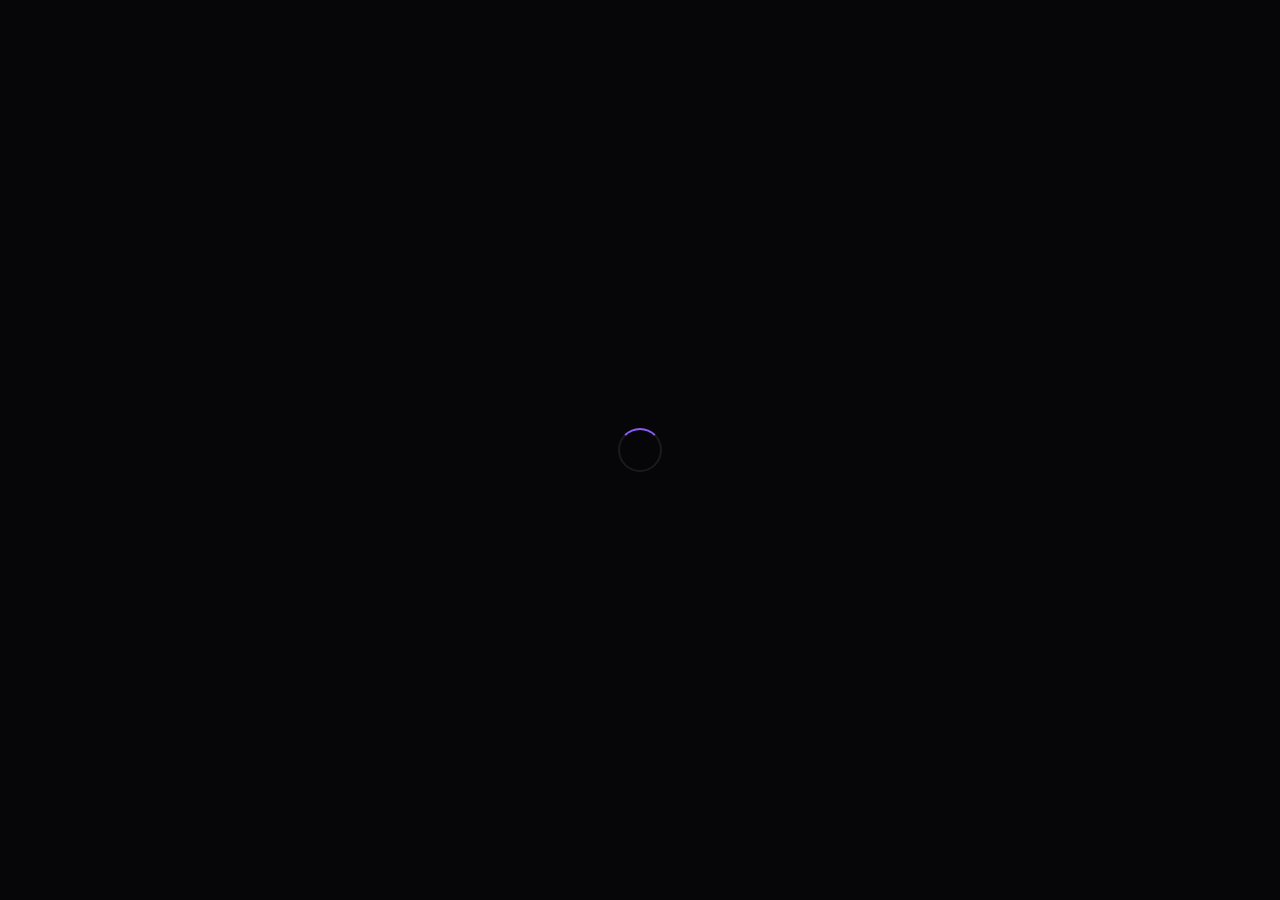
==== index.html @ 6fb45cde "Optimize scroll performance by disabling hover pointer events during scroll and throttling card tilt" ====
<!doctype html><html lang="en"><head><meta charset="utf-8"/><meta name="viewport" content="width=device-width,initial-scale=1"/><meta name="theme-color" content="#0a0a0a"/><meta name="description" content="3D interactive portfolio of Mayank Yadav — Agentic AI, LLM systems, and cinematic scroll-driven web experiences from Jaipur, India."/><meta property="og:title" content="Mayank Yadav — Agentic AI Engineer & Cinematic UI Architect"/><meta property="og:description" content="3D interactive portfolio showcasing Agentic AI, LLM systems, and cinematic scroll-driven web experiences."/><meta property="og:type" content="website"/><meta property="og:url" content="https://mayank-af.github.io/portfolio/"/><meta name="twitter:card" content="summary_large_image"/><meta name="twitter:title" content="Mayank Yadav — Portfolio"/><meta name="twitter:description" content="Agentic AI Engineer & Cinematic UI Architect from Jaipur, India."/><link rel="icon" href="data:image/svg+xml,<svg xmlns='http://www.w3.org/2000/svg' viewBox='0 0 100 100'><text y='.9em' font-size='90'>🚀</text></svg>"/><link rel="preconnect" href="https://fonts.googleapis.com"/><link rel="preconnect" href="https://fonts.gstatic.com" crossorigin/><link href="https://fonts.googleapis.com/css2?family=Inter:wght@600&display=swap" rel="stylesheet"/>
<link rel="preconnect" href="https://api.fontshare.com" crossorigin/>
<link href="https://api.fontshare.com/v2/css?f[]=cabinet-grotesk@800,700,500,400&amp;f[]=general-sans@600,500,400,300&amp;f[]=jetbrains-mono@500,400&amp;display=swap" rel="stylesheet"/>
<title>Mayank Yadav — Agentic AI Engineer & Cinematic UI Architect</title>
<style>
/* ========== 1. SCROLL PROGRESS BAR ========== */
#scroll-progress{position:fixed;top:0;left:0;width:0%;height:3px;z-index:9999;pointer-events:none;background:linear-gradient(90deg,#06b6d4,#8b5cf6,#ec4899,#06b6d4);background-size:300% 100%;animation:shimmer-progress 3s linear infinite;box-shadow:0 0 12px #8b5cf680,0 0 24px #06b6d440;transition:width 0.05s linear}
@keyframes shimmer-progress{0%{background-position:0% 50%}100%{background-position:300% 50%}}

/* ========== 2. GLOW ACCENT BORDERS ON CARDS ========== */
@property --glow-angle{syntax:"<angle>";initial-value:0deg;inherits:false}
@keyframes glow-rotate{0%{--glow-angle:0deg}100%{--glow-angle:360deg}}
section [class*="border"][class*="rounded"],
a[class*="border"][class*="rounded"],
article{
  position:relative;
  overflow:hidden;
  transition:border-color 0.3s,box-shadow 0.3s;
}
section [class*="border"][class*="rounded"]:hover,
a[class*="border"][class*="rounded"]:hover,
article:hover{
  border-color:transparent!important;
  background-image:linear-gradient(hsl(var(--card)),hsl(var(--card))),linear-gradient(var(--glow-angle),#06b6d4,#8b5cf6,#ec4899,#06b6d4);
  background-origin:border-box;
  background-clip:padding-box,border-box;
  animation:glow-rotate 3s linear infinite;
  box-shadow:0 0 30px rgba(139,92,246,0.15),0 0 50px rgba(6,182,212,0.1);
}

/* ========== 3. ANIMATED GRADIENT MESH BACKGROUND ========== */
#gradient-mesh{position:fixed;inset:0;z-index:-2;pointer-events:none;opacity:0.45}
#gradient-mesh::before,#gradient-mesh::after,#gradient-mesh-3{content:"";position:absolute;border-radius:50%;filter:blur(60px);pointer-events:none}
#gradient-mesh::before{width:60vw;height:60vh;top:-10%;left:-10%;background:radial-gradient(circle,rgba(30,27,75,0.75) 0%,transparent 70%);animation:mesh-drift-1 25s ease-in-out infinite alternate}
#gradient-mesh::after{width:50vw;height:50vh;bottom:-15%;right:-15%;background:radial-gradient(circle,rgba(12,74,110,0.75) 0%,transparent 70%);animation:mesh-drift-2 20s ease-in-out infinite alternate-reverse}
#gradient-mesh-3{width:45vw;height:45vh;top:25%;left:25%;background:radial-gradient(circle,rgba(76,29,149,0.45) 0%,transparent 70%);animation:mesh-drift-3 22s ease-in-out infinite alternate}
@keyframes mesh-drift-1{0%{transform:translate(0,0) scale(1)}50%{transform:translate(8vw,12vh) scale(1.15)}100%{transform:translate(-4vw,4vh) scale(0.95)}}
@keyframes mesh-drift-2{0%{transform:translate(0,0) scale(1)}50%{transform:translate(-10vw,-6vh) scale(0.85)}100%{transform:translate(4vw,-12vh) scale(1.05)}}
@keyframes mesh-drift-3{0%{transform:translate(0,0) scale(1)}50%{transform:translate(6vw,-8vh) scale(1.1)}100%{transform:translate(-8vw,6vh) scale(0.95)}}

/* ========== 4. SECTION FADE-IN ON SCROLL ========== */
.reveal-section{opacity:0;transform:translateY(40px);transition:opacity 0.8s cubic-bezier(0.16,1,0.3,1),transform 0.8s cubic-bezier(0.16,1,0.3,1)}
.reveal-section.revealed{opacity:1;transform:translateY(0)}
.reveal-section.revealed>*:nth-child(1){transition-delay:0s}
.reveal-section.revealed>*:nth-child(2){transition-delay:0.08s}
.reveal-section.revealed>*:nth-child(3){transition-delay:0.16s}
.reveal-section.revealed>*:nth-child(4){transition-delay:0.24s}

/* ========== 5. TEXT REVEAL ANIMATION FOR HEADINGS ========== */
.text-reveal{overflow:hidden;display:inline-block}
.text-reveal-inner{display:inline-block;transform:translateY(110%);transition:transform 0.7s cubic-bezier(0.16,1,0.3,1)}
.text-reveal.revealed .text-reveal-inner{transform:translateY(0)}

/* ========== 6. MAGNETIC HOVER ========== */
[data-magnetic]{transition:transform 0.3s cubic-bezier(0.33,1,0.68,1)}

/* ========== 7. NOISE TEXTURE OVERLAY ========== */
#noise-overlay{position:fixed;inset:0;z-index:9998;pointer-events:none;opacity:0.035;mix-blend-mode:overlay}

/* ========== 8. PAGE LOAD TRANSITION ========== */
#page-curtain{position:fixed;inset:0;z-index:10000;background:#060608;display:flex;align-items:center;justify-content:center;transition:opacity 0.6s cubic-bezier(0.16,1,0.3,1),transform 0.6s cubic-bezier(0.16,1,0.3,1)}
#page-curtain.lift{opacity:0;transform:translateY(-100%);pointer-events:none}
#page-curtain .loader-ring{width:40px;height:40px;border:2px solid #ffffff15;border-top-color:#8b5cf6;border-radius:50%;animation:loader-spin 0.8s linear infinite}
@keyframes loader-spin{to{transform:rotate(360deg)}}

/* BONUS: Smooth glow on nav */
nav,header,[class*="backdrop-blur"]{border-bottom:1px solid #ffffff08!important;box-shadow:0 1px 30px #06060880}

/* Glassmorphism Theme Fixes */
.theme-dark{
  --bg-base:#060608!important;
  --bg-surface:#0b0b0e!important;
  --card:0 0% 5%!important;
  background-color:#060608!important;
}
.theme-light{
  --bg-base:#f8f6f0!important;
  --bg-surface:#f0ede4!important;
  background-color:#f8f6f0!important;
}
.theme-dark article,
.theme-dark section [class*="border"][class*="rounded"],
.theme-dark a[class*="border"][class*="rounded"] {
  background-color: rgba(11, 11, 14, 0.65) !important;
  backdrop-filter: blur(10px);
  border-color: rgba(255, 255, 255, 0.04) !important;
  position: relative;
  overflow: hidden;
}
.theme-light article,
.theme-light section [class*="border"][class*="rounded"],
.theme-light a[class*="border"][class*="rounded"] {
  background-color: rgba(240, 237, 228, 0.65) !important;
  backdrop-filter: blur(10px);
  border-color: rgba(0, 0, 0, 0.06) !important;
  position: relative;
  overflow: hidden;
}

/* Mouse spotlight glow via ::before pseudo-elements */
.theme-dark article::before,
.theme-dark section [class*="border"][class*="rounded"]::before,
.theme-dark a[class*="border"][class*="rounded"]::before {
  content: "";
  position: absolute;
  inset: 0;
  z-index: 0;
  pointer-events: none;
  opacity: 0;
  transition: opacity 0.35s ease;
  background: radial-gradient(350px circle at var(--mouse-x, 0px) var(--mouse-y, 0px), rgba(139, 92, 246, 0.08), transparent 80%);
}
.theme-light article::before,
.theme-light section [class*="border"][class*="rounded"]::before,
.theme-light a[class*="border"][class*="rounded"]::before {
  content: "";
  position: absolute;
  inset: 0;
  z-index: 0;
  pointer-events: none;
  opacity: 0;
  transition: opacity 0.35s ease;
  background: radial-gradient(350px circle at var(--mouse-x, 0px) var(--mouse-y, 0px), rgba(6, 182, 212, 0.06), transparent 80%);
}

article:hover::before,
section [class*="border"][class*="rounded"]:hover::before,
a[class*="border"][class*="rounded"]:hover::before {
  opacity: 1;
}

/* Ensure children stay above spotlight */
article > *, 
section [class*="border"][class*="rounded"] > *,
a[class*="border"][class*="rounded"] > * {
  position: relative;
  z-index: 1;
}

/* Light theme adjustments */
.theme-light #gradient-mesh{opacity:0.18}
.theme-light #noise-overlay{opacity:0.02;mix-blend-mode:multiply}
.theme-light #page-curtain{background:#f8f6f0}
.theme-light #scroll-progress{box-shadow:0 0 12px #8b5cf640}



/* ========== 3D FLOATING SPHERES IN LAST 3 SECTIONS ========== */
.sphere-3d {
  position: absolute;
  border-radius: 50%;
  /* Boosted opacity for high visual contrast */
  background: radial-gradient(circle at 30% 30%, rgba(255, 255, 255, 0.22) 0%, rgba(255, 255, 255, 0.08) 40%, rgba(255, 255, 255, 0.02) 85%, rgba(255, 255, 255, 0) 100%);
  box-shadow: inset -6px -6px 16px rgba(255, 255, 255, 0.05), inset 4px 4px 12px rgba(255, 255, 255, 0.12), 0 0 30px rgba(255, 255, 255, 0.04);
  border: 1px solid rgba(255, 255, 255, 0.08);
  pointer-events: none;
  z-index: 0;
  will-change: transform;
  transform: translate3d(0, 0, 0);
  animation: float-slow 15s ease-in-out infinite alternate;
}

/* Scroll Performance Optimizer */
.disable-hover, .disable-hover * {
  pointer-events: none !important;
}
@keyframes float-slow {
  0% { transform: translate(0, 0) rotate(0deg); }
  50% { transform: translate(25px, -25px) scale(1.05); }
  100% { transform: translate(-15px, 20px) scale(0.95); }
}
@keyframes float-slower {
  0% { transform: translate(0, 0) rotate(0deg); }
  50% { transform: translate(-30px, 30px) scale(0.95); }
  100% { transform: translate(20px, -20px) scale(1.05); }
}
</style>

<script>!function(){try{var t=localStorage.getItem("portfolio-theme")||"dark";document.documentElement.classList.add("light"===t?"theme-light":"theme-dark")}catch(t){document.documentElement.classList.add("theme-dark")}}()</script>
<link rel="preload" as="image" href="/portfolio/static/media/profile_photo.jpeg" type="image/jpeg"/>
<link rel="preload" as="image" href="/portfolio/static/media/cover_codesense.jpg" type="image/jpeg"/>
<script defer="defer" src="/portfolio/static/js/main.e1c64cec.js?v=20"></script>
<link href="/portfolio/static/css/main.ec87ac61.css?v=20" rel="stylesheet">
</head>
<body>

<!-- Page Load Curtain -->
<div id="page-curtain"><div class="loader-ring"></div></div>

<!-- Scroll Progress Bar -->
<div id="scroll-progress"></div>

<!-- Animated Gradient Mesh Background -->
<div id="gradient-mesh"><div id="gradient-mesh-3"></div></div>

<!-- Noise Texture Overlay -->
<svg id="noise-overlay" viewBox="0 0 512 512" preserveAspectRatio="none" style="width:100%;height:100%"><filter id="noiseFilter"><feTurbulence type="fractalNoise" baseFrequency="0.85" numOctaves="4" stitchTiles="stitch"/></filter><rect width="100%" height="100%" filter="url(#noiseFilter)"/></svg>

<noscript>You need to enable JavaScript to run this app.</noscript>
<div id="root"></div>

<script>
// ===== 1. SCROLL PROGRESS BAR =====
(function(){
  var bar=document.getElementById("scroll-progress");
  function update(){
    var h=document.documentElement.scrollHeight-window.innerHeight;
    var p=h>0?(window.scrollY/h)*100:0;
    bar.style.width=p+"%";
  }
  window.addEventListener("scroll",update,{passive:true});
  update();
})();

// ===== 4. SECTION FADE-IN ON SCROLL =====
(function(){
  function initReveal(){
    var root=document.getElementById("root");
    if(!root||!root.children.length)return setTimeout(initReveal,200);
    
    var observer=new IntersectionObserver(function(entries){
      entries.forEach(function(e){
        if(e.isIntersecting)e.target.classList.add("revealed");
      });
    },{threshold:0.08,rootMargin:"0px 0px -40px 0px"});
    
    function registerSections(parent){
      var target = parent || document;
      target.querySelectorAll("section").forEach(function(s){
        if(!s.classList.contains("reveal-section")) {
          s.classList.add("reveal-section");
          observer.observe(s);
        }
      });
    }
    
    registerSections(root);
    
    var mo=new MutationObserver(function(mutations){
      var addedSection = false;
      mutations.forEach(function(m){
        m.addedNodes.forEach(function(node){
          if(node.nodeType === 1) { // Element node
            if(node.tagName === "SECTION" || node.querySelector("section")) {
              addedSection = true;
            }
          }
        });
      });
      if(addedSection) {
        registerSections(root);
      }
    });
    mo.observe(root,{childList:true,subtree:true});
  }
  initReveal();
})();

// ===== 5. TEXT REVEAL FOR HEADINGS =====
(function(){
  function initTextReveal(){
    var root=document.getElementById("root");
    if(!root||!root.children.length)return setTimeout(initTextReveal,300);
    var headings=root.querySelectorAll("h1,h2,.text-5xl,.text-6xl,.text-7xl");
    headings.forEach(function(h){
      if(h.dataset.textReveal)return;
      h.dataset.textReveal="1";
      h.classList.add("text-reveal");
      var inner=document.createElement("span");
      inner.className="text-reveal-inner";
      while(h.firstChild)inner.appendChild(h.firstChild);
      h.appendChild(inner);
    });
    var observer=new IntersectionObserver(function(entries){
      entries.forEach(function(e){
        if(e.isIntersecting)e.target.classList.add("revealed");
      });
    },{threshold:0.3});
    root.querySelectorAll(".text-reveal").forEach(function(h){observer.observe(h)});
  }
  initTextReveal();
})();

// ===== 6. MAGNETIC HOVER ON BUTTONS =====
(function(){
  function initMagnetic(){
    var root=document.getElementById("root");
    if(!root||!root.children.length)return setTimeout(initMagnetic,400);
    var btns=root.querySelectorAll("button,a[class*='border']");
    btns.forEach(function(btn){
      if(btn.dataset.magnetic)return;
      btn.dataset.magnetic="1";
      btn.addEventListener("mousemove",function(e){
        var rect=btn.getBoundingClientRect();
        var x=e.clientX-rect.left-rect.width/2;
        var y=e.clientY-rect.top-rect.height/2;
        btn.style.transform="translate("+x*0.15+"px,"+y*0.15+"px)";
      });
      btn.addEventListener("mouseleave",function(){
        btn.style.transform="translate(0,0)";
      });
    });
  }
  initMagnetic();
})();

// ===== 8. PAGE LOAD TRANSITION =====
(function(){
  function liftCurtain(){
    var curtain=document.getElementById("page-curtain");
    if(!curtain)return;
    var root=document.getElementById("root");
    function check(){
      if(root&&root.children.length>0){
        setTimeout(function(){
          curtain.classList.add("lift");
          setTimeout(function(){curtain.remove()},800);
        },300);
      }else{
        setTimeout(check,100);
      }
    }
    check();
  }
  if(document.readyState==="loading"){
    document.addEventListener("DOMContentLoaded",liftCurtain);
  }else{
    liftCurtain();
  }
})();

// ===== 9. 3D CARD TILT & SPOTLIGHT EFFECT (EVENT DELEGATION) =====
(function(){
  var currentCard = null;
  var isScrolling = false;
  var scrollTimeout;
  
  window.addEventListener("scroll", function() {
    isScrolling = true;
    clearTimeout(scrollTimeout);
    if (!document.body.classList.contains("disable-hover")) {
      document.body.classList.add("disable-hover");
    }
    scrollTimeout = setTimeout(function() {
      isScrolling = false;
      document.body.classList.remove("disable-hover");
    }, 150);
  }, {passive: true});
  
  var tiltFrame;
  document.addEventListener("mousemove", function(e){
    if (isScrolling) return;
    
    var target = e.target;
    if(!target) return;
    
    if (tiltFrame) cancelAnimationFrame(tiltFrame);
    
    tiltFrame = requestAnimationFrame(function() {
      var card = target.closest("article, a[class*='border'][class*='rounded'], button[class*='border'][class*='rounded'], .glass");
      
      if(currentCard && currentCard !== card) {
        resetCard(currentCard);
        currentCard = null;
      }
      
      if(!card) return;
      
      if(currentCard !== card) {
        currentCard = card;
        card.style.transformStyle = "preserve-3d";
        card.style.transition = "transform 0.1s cubic-bezier(0.25,0.46,0.45,0.94), box-shadow 0.1s ease";
      }
      
      var rect = card.getBoundingClientRect();
      var x = e.clientX - rect.left;
      var y = e.clientY - rect.top;
      
      card.style.setProperty("--mouse-x", x + "px");
      card.style.setProperty("--mouse-y", y + "px");
      
      var px = x / rect.width;
      var py = y / rect.height;
      var tiltX = (0.5 - py) * 8;
      var tiltY = (px - 0.5) * 8;
      
      card.style.transform = "perspective(1000px) rotateX(" + tiltX + "deg) rotateY(" + tiltY + "deg) scale3d(1.015,1.015,1.015)";
    });
  }, {passive: true});
  
  document.addEventListener("mouseleave", function(e){
    if(currentCard) {
      resetCard(currentCard);
      currentCard = null;
    }
  }, {passive: true});
  
  function resetCard(card) {
    card.style.transition = "transform 0.5s cubic-bezier(0.25,0.46,0.45,0.94), box-shadow 0.5s ease";
    card.style.transform = "perspective(1000px) rotateX(0deg) rotateY(0deg) scale3d(1,1,1)";
  }
})();



// ===== 10. INJECT 3D FLOATING SPHERES =====
(function() {
  function injectSpheres() {
    var journal = document.getElementById("journal");
    if (journal && !journal.querySelector(".sphere-3d")) {
      var s1 = document.createElement("div");
      s1.className = "sphere-3d";
      s1.style.width = "160px";
      s1.style.height = "160px";
      s1.style.left = "40px";
      s1.style.top = "25%";
      s1.style.animationDuration = "18s";
      journal.appendChild(s1);
    }
    
    var testimonials = document.getElementById("testimonials");
    if (testimonials && !testimonials.querySelector(".sphere-3d")) {
      var s2 = document.createElement("div");
      s2.className = "sphere-3d";
      s2.style.width = "192px";
      s2.style.height = "192px";
      s2.style.right = "48px";
      s2.style.top = "33%";
      s2.style.animationDuration = "22s";
      s2.style.animationName = "float-slower";
      testimonials.appendChild(s2);
    }
    
    var contact = document.getElementById("contact");
    if (contact && !contact.querySelector(".sphere-3d")) {
      var s3 = document.createElement("div");
      s3.className = "sphere-3d";
      s3.style.width = "144px";
      s3.style.height = "144px";
      s3.style.left = "10%";
      s3.style.bottom = "40px";
      s3.style.animationDuration = "16s";
      contact.appendChild(s3);
    }
    
    // Continuous polling handles client-side React re-mounts on route change
    setTimeout(injectSpheres, 1000);
  }
  injectSpheres();
})();
</script>

</body></html>
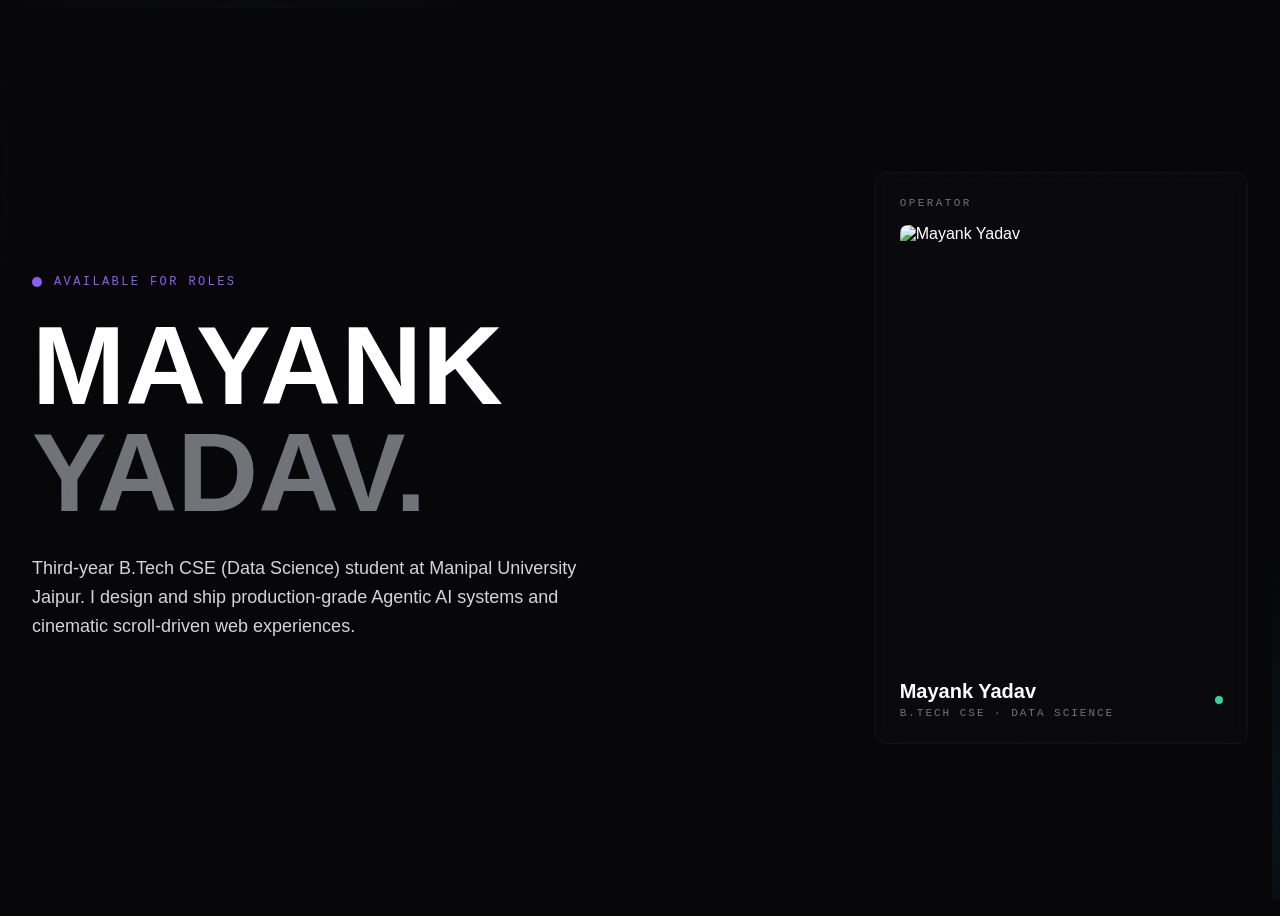
==== commit 8c237018: "Optimize LCP: Remove page curtain overlay completely and implement App Shell prerendering for instan" ====
--- a/index.html
+++ b/index.html
@@ -15,7 +15,7 @@
 article{
   position:relative;
   overflow:hidden;
-  transition:border-color 0.3s,box-shadow 0.3s;
+  transition:border-color 0.15s,box-shadow 0.15s;
 }
 section [class*="border"][class*="rounded"]:hover,
 a[class*="border"][class*="rounded"]:hover,
@@ -24,12 +24,11 @@
   background-image:linear-gradient(hsl(var(--card)),hsl(var(--card))),linear-gradient(var(--glow-angle),#06b6d4,#8b5cf6,#ec4899,#06b6d4);
   background-origin:border-box;
   background-clip:padding-box,border-box;
-  animation:glow-rotate 3s linear infinite;
-  box-shadow:0 0 30px rgba(139,92,246,0.15),0 0 50px rgba(6,182,212,0.1);
+  box-shadow:0 0 20px rgba(139,92,246,0.12),0 0 40px rgba(6,182,212,0.08);
 }
 
 /* ========== 3. ANIMATED GRADIENT MESH BACKGROUND ========== */
-#gradient-mesh{position:fixed;inset:0;z-index:-2;pointer-events:none;opacity:0.45}
+#gradient-mesh{position:fixed;inset:0;z-index:-2;pointer-events:none;opacity:0.45;will-change:transform;contain:strict}
 #gradient-mesh::before,#gradient-mesh::after,#gradient-mesh-3{content:"";position:absolute;border-radius:50%;filter:blur(60px);pointer-events:none}
 #gradient-mesh::before{width:60vw;height:60vh;top:-10%;left:-10%;background:radial-gradient(circle,rgba(30,27,75,0.75) 0%,transparent 70%);animation:mesh-drift-1 25s ease-in-out infinite alternate}
 #gradient-mesh::after{width:50vw;height:50vh;bottom:-15%;right:-15%;background:radial-gradient(circle,rgba(12,74,110,0.75) 0%,transparent 70%);animation:mesh-drift-2 20s ease-in-out infinite alternate-reverse}
@@ -39,7 +38,7 @@
 @keyframes mesh-drift-3{0%{transform:translate(0,0) scale(1)}50%{transform:translate(6vw,-8vh) scale(1.1)}100%{transform:translate(-8vw,6vh) scale(0.95)}}
 
 /* ========== 4. SECTION FADE-IN ON SCROLL ========== */
-.reveal-section{opacity:0;transform:translateY(40px);transition:opacity 0.8s cubic-bezier(0.16,1,0.3,1),transform 0.8s cubic-bezier(0.16,1,0.3,1)}
+.reveal-section{opacity:0;transform:translateY(40px);transition:opacity 0.8s cubic-bezier(0.16,1,0.3,1),transform 0.8s cubic-bezier(0.16,1,0.3,1);contain:layout style}
 .reveal-section.revealed{opacity:1;transform:translateY(0)}
 .reveal-section.revealed>*:nth-child(1){transition-delay:0s}
 .reveal-section.revealed>*:nth-child(2){transition-delay:0.08s}
@@ -55,13 +54,17 @@
 [data-magnetic]{transition:transform 0.3s cubic-bezier(0.33,1,0.68,1)}
 
 /* ========== 7. NOISE TEXTURE OVERLAY ========== */
-#noise-overlay{position:fixed;inset:0;z-index:9998;pointer-events:none;opacity:0.035;mix-blend-mode:overlay}
+#noise-overlay{position:fixed;inset:0;z-index:9998;pointer-events:none;opacity:0.035;mix-blend-mode:overlay;will-change:transform;contain:strict}
 
 /* ========== 8. PAGE LOAD TRANSITION ========== */
-#page-curtain{position:fixed;inset:0;z-index:10000;background:#060608;display:flex;align-items:center;justify-content:center;transition:opacity 0.6s cubic-bezier(0.16,1,0.3,1),transform 0.6s cubic-bezier(0.16,1,0.3,1)}
-#page-curtain.lift{opacity:0;transform:translateY(-100%);pointer-events:none}
-#page-curtain .loader-ring{width:40px;height:40px;border:2px solid #ffffff15;border-top-color:#8b5cf6;border-radius:50%;animation:loader-spin 0.8s linear infinite}
-@keyframes loader-spin{to{transform:rotate(360deg)}}
+
+#academic, #skills, #journal, #testimonials, #contact {
+  content-visibility: auto;
+  contain-intrinsic-size: 800px;
+}
+
+
+
 
 /* BONUS: Smooth glow on nav */
 nav,header,[class*="backdrop-blur"]{border-bottom:1px solid #ffffff08!important;box-shadow:0 1px 30px #06060880}
@@ -107,7 +110,7 @@
   z-index: 0;
   pointer-events: none;
   opacity: 0;
-  transition: opacity 0.35s ease;
+  transition: opacity 0.15s ease;
   background: radial-gradient(350px circle at var(--mouse-x, 0px) var(--mouse-y, 0px), rgba(139, 92, 246, 0.08), transparent 80%);
 }
 .theme-light article::before,
@@ -119,7 +122,7 @@
   z-index: 0;
   pointer-events: none;
   opacity: 0;
-  transition: opacity 0.35s ease;
+  transition: opacity 0.15s ease;
   background: radial-gradient(350px circle at var(--mouse-x, 0px) var(--mouse-y, 0px), rgba(6, 182, 212, 0.06), transparent 80%);
 }
 
@@ -174,18 +177,36 @@
   50% { transform: translate(-30px, 30px) scale(0.95); }
   100% { transform: translate(20px, -20px) scale(1.05); }
 }
+
+/* ========== APP SHELL RESPONSIVE GRID ========== */
+.lg-grid-cols-12-custom {
+  display: grid;
+  grid-template-columns: 1fr;
+  gap: 48px;
+  align-items: center;
+}
+@media (min-width: 1024px) {
+  .lg-grid-cols-12-custom {
+    grid-template-columns: repeat(12, minmax(0, 1fr)) !important;
+  }
+  .lg-col-span-8-custom {
+    grid-column: span 8 / span 8 !important;
+  }
+  .lg-col-span-4-custom {
+    grid-column: span 4 / span 4 !important;
+  }
+}
 </style>
 
 <script>!function(){try{var t=localStorage.getItem("portfolio-theme")||"dark";document.documentElement.classList.add("light"===t?"theme-light":"theme-dark")}catch(t){document.documentElement.classList.add("theme-dark")}}()</script>
-<link rel="preload" as="image" href="/portfolio/static/media/profile_photo.jpeg" type="image/jpeg"/>
+<link rel="preload" as="image" href="/portfolio/static/media/profile_photo.jpeg?v=22" type="image/jpeg"/>
 <link rel="preload" as="image" href="/portfolio/static/media/cover_codesense.jpg" type="image/jpeg"/>
-<script defer="defer" src="/portfolio/static/js/main.e1c64cec.js?v=20"></script>
-<link href="/portfolio/static/css/main.ec87ac61.css?v=20" rel="stylesheet">
+<script defer="defer" src="/portfolio/static/js/main.e1c64cec.js?v=21"></script>
+<link href="/portfolio/static/css/main.ec87ac61.css?v=21" rel="stylesheet">
 </head>
 <body>
 
-<!-- Page Load Curtain -->
-<div id="page-curtain"><div class="loader-ring"></div></div>
+
 
 <!-- Scroll Progress Bar -->
 <div id="scroll-progress"></div>
@@ -194,10 +215,45 @@
 <div id="gradient-mesh"><div id="gradient-mesh-3"></div></div>
 
 <!-- Noise Texture Overlay -->
-<svg id="noise-overlay" viewBox="0 0 512 512" preserveAspectRatio="none" style="width:100%;height:100%"><filter id="noiseFilter"><feTurbulence type="fractalNoise" baseFrequency="0.85" numOctaves="4" stitchTiles="stitch"/></filter><rect width="100%" height="100%" filter="url(#noiseFilter)"/></svg>
+<svg id="noise-overlay" viewBox="0 0 512 512" preserveAspectRatio="none" style="width:100%;height:100%"><filter id="noiseFilter"><feTurbulence type="fractalNoise" baseFrequency="0.85" numOctaves="2" stitchTiles="stitch"/></filter><rect width="100%" height="100%" filter="url(#noiseFilter)"/></svg>
 
 <noscript>You need to enable JavaScript to run this app.</noscript>
-<div id="root"></div>
+<div id="root"><div style="min-height: 100vh; display: flex; flex-direction: column; justify-content: center; background: #060608; color: #fff; font-family: 'General Sans', 'Cabinet Grotesk', sans-serif;">
+    <div style="max-w: 1800px; margin: 0 auto; padding: 24px; width: 100%; box-sizing: border-box;">
+      <div class="lg-grid-cols-12-custom">
+        <!-- Text Column -->
+        <div class="lg-col-span-8-custom">
+          <div style="display: flex; align-items: center; gap: 12px; margin-bottom: 24px;">
+            <span style="width: 10px; height: 10px; border-radius: 50%; background: #8b5cf6;"></span>
+            <span style="font-family: monospace; font-size: 12px; text-transform: uppercase; letter-spacing: 0.2em; color: #8b5cf6;">Available for roles</span>
+          </div>
+          <h1 style="font-size: clamp(3rem, 10vw, 7rem); font-family: 'Cabinet Grotesk', sans-serif; font-weight: 800; line-height: 0.95; margin: 0 0 24px 0; color: #fff;">
+            MAYANK<br><span style="color: #71717a;">YADAV.</span>
+          </h1>
+          <p style="font-size: 1.125rem; line-height: 1.6; color: #d4d4d8; max-width: 36rem; margin: 0;">
+            Third-year B.Tech CSE (Data Science) student at Manipal University Jaipur. I design and ship production-grade Agentic AI systems and cinematic scroll-driven web experiences.
+          </p>
+        </div>
+        
+        <!-- Image Column -->
+        <div class="lg-col-span-4-custom" style="max-width: 400px; width: 100%; margin: 0 auto;">
+          <div style="background: rgba(11, 11, 14, 0.65); border: 1px solid rgba(255, 255, 255, 0.04); border-radius: 12px; padding: 24px; box-sizing: border-box; backdrop-filter: blur(10px);">
+            <p style="font-family: monospace; font-size: 11px; text-transform: uppercase; letter-spacing: 0.22em; color: #71717a; margin: 0 0 16px 0;">Operator</p>
+            <div style="aspect-ratio: 3/4; width: 100%; overflow: hidden; border-radius: 8px; position: relative;">
+              <img src="/portfolio/static/media/profile_photo.jpeg?v=22" alt="Mayank Yadav" style="width: 100%; height: 100%; object-fit: cover; filter: contrast(1.1);" />
+            </div>
+            <div style="margin-top: 24px; display: flex; align-items: center; justify-content: space-between;">
+              <div>
+                <p style="font-size: 1.25rem; font-weight: 700; margin: 0; color: #fff;">Mayank Yadav</p>
+                <p style="font-family: monospace; font-size: 11px; text-transform: uppercase; letter-spacing: 0.18em; color: #71717a; margin: 4px 0 0 0;">B.Tech CSE &middot; Data Science</p>
+              </div>
+              <span style="width: 8px; height: 8px; border-radius: 50%; background: #34d399;"></span>
+            </div>
+          </div>
+        </div>
+      </div>
+    </div>
+  </div></div>
 
 <script>
 // ===== 1. SCROLL PROGRESS BAR =====
@@ -304,30 +360,7 @@
   initMagnetic();
 })();
 
-// ===== 8. PAGE LOAD TRANSITION =====
-(function(){
-  function liftCurtain(){
-    var curtain=document.getElementById("page-curtain");
-    if(!curtain)return;
-    var root=document.getElementById("root");
-    function check(){
-      if(root&&root.children.length>0){
-        setTimeout(function(){
-          curtain.classList.add("lift");
-          setTimeout(function(){curtain.remove()},800);
-        },300);
-      }else{
-        setTimeout(check,100);
-      }
-    }
-    check();
-  }
-  if(document.readyState==="loading"){
-    document.addEventListener("DOMContentLoaded",liftCurtain);
-  }else{
-    liftCurtain();
-  }
-})();
+
 
 // ===== 9. 3D CARD TILT & SPOTLIGHT EFFECT (EVENT DELEGATION) =====
 (function(){
@@ -443,6 +476,41 @@
       contact.appendChild(s3);
     }
     
+    var academic = document.getElementById("academic");
+    if (academic && !academic.querySelector(".sphere-3d")) {
+      var s4 = document.createElement("div");
+      s4.className = "sphere-3d";
+      s4.style.width = "180px";
+      s4.style.height = "180px";
+      s4.style.right = "80px";
+      s4.style.top = "15%";
+      s4.style.animationDuration = "20s";
+      s4.style.animationName = "float-slower";
+      academic.appendChild(s4);
+    }
+    
+    var skills = document.getElementById("skills");
+    if (skills && !skills.querySelector(".sphere-3d")) {
+      var s5 = document.createElement("div");
+      s5.className = "sphere-3d";
+      s5.style.width = "160px";
+      s5.style.height = "160px";
+      s5.style.left = "40px";
+      s5.style.top = "20%";
+      s5.style.animationDuration = "18s";
+      skills.appendChild(s5);
+      
+      var s6 = document.createElement("div");
+      s6.className = "sphere-3d";
+      s6.style.width = "128px";
+      s6.style.height = "128px";
+      s6.style.right = "60px";
+      s6.style.bottom = "10%";
+      s6.style.animationDuration = "15s";
+      s6.style.animationName = "float-slower";
+      skills.appendChild(s6);
+    }
+    
     // Continuous polling handles client-side React re-mounts on route change
     setTimeout(injectSpheres, 1000);
   }
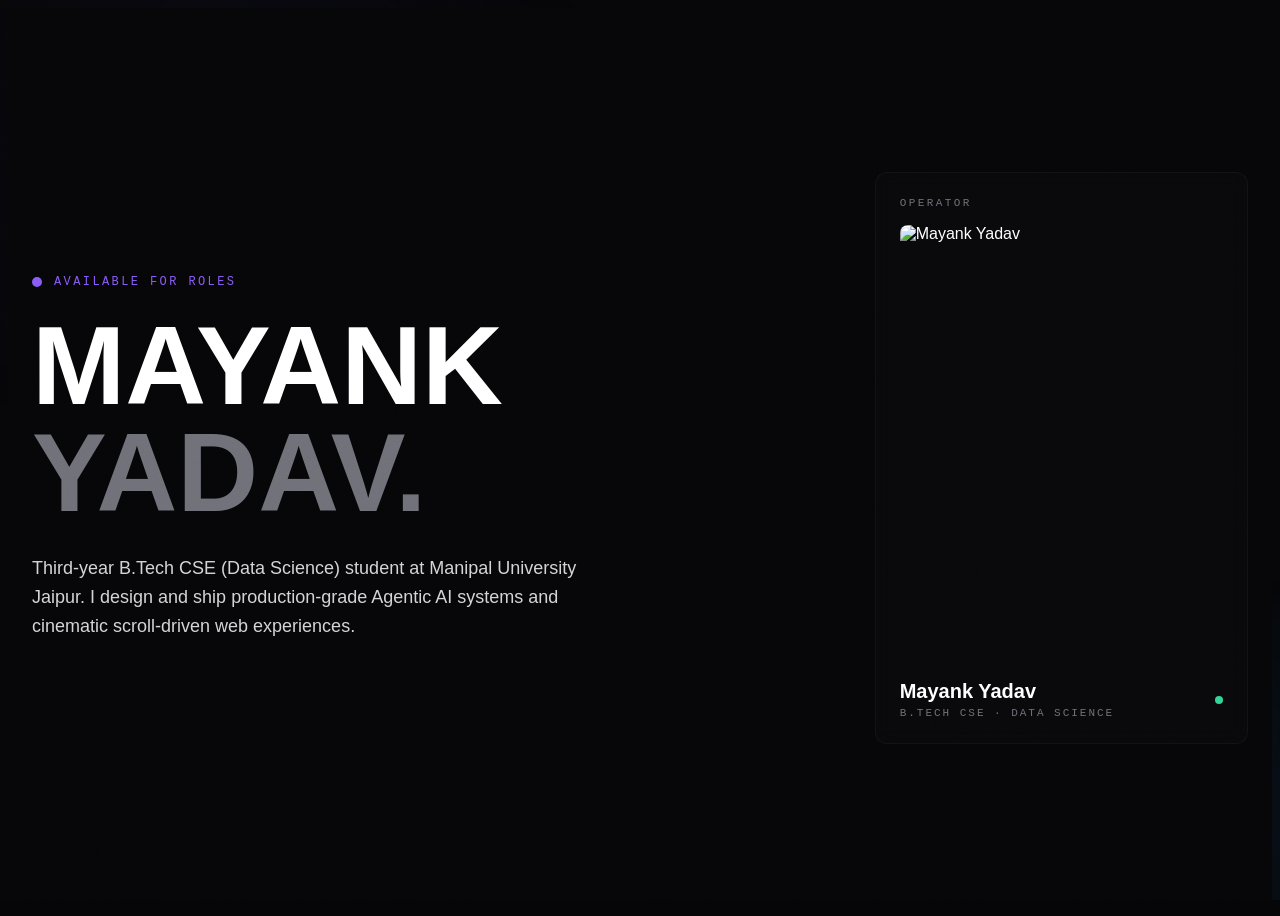
==== commit f9a24e04: "Optimize INP presentation delay: Reduce gradient mesh blur, soften radial gradients, and temporarily" ====
--- a/index.html
+++ b/index.html
@@ -29,10 +29,10 @@
 
 /* ========== 3. ANIMATED GRADIENT MESH BACKGROUND ========== */
 #gradient-mesh{position:fixed;inset:0;z-index:-2;pointer-events:none;opacity:0.45;will-change:transform;contain:strict}
-#gradient-mesh::before,#gradient-mesh::after,#gradient-mesh-3{content:"";position:absolute;border-radius:50%;filter:blur(60px);pointer-events:none}
-#gradient-mesh::before{width:60vw;height:60vh;top:-10%;left:-10%;background:radial-gradient(circle,rgba(30,27,75,0.75) 0%,transparent 70%);animation:mesh-drift-1 25s ease-in-out infinite alternate}
-#gradient-mesh::after{width:50vw;height:50vh;bottom:-15%;right:-15%;background:radial-gradient(circle,rgba(12,74,110,0.75) 0%,transparent 70%);animation:mesh-drift-2 20s ease-in-out infinite alternate-reverse}
-#gradient-mesh-3{width:45vw;height:45vh;top:25%;left:25%;background:radial-gradient(circle,rgba(76,29,149,0.45) 0%,transparent 70%);animation:mesh-drift-3 22s ease-in-out infinite alternate}
+#gradient-mesh::before,#gradient-mesh::after,#gradient-mesh-3{content:"";position:absolute;border-radius:50%;filter:blur(15px);pointer-events:none}
+#gradient-mesh::before{width:60vw;height:60vh;top:-10%;left:-10%;background:radial-gradient(circle,rgba(30,27,75,0.5) 0%,rgba(30,27,75,0.15) 50%,transparent 100%);animation:mesh-drift-1 25s ease-in-out infinite alternate}
+#gradient-mesh::after{width:50vw;height:50vh;bottom:-15%;right:-15%;background:radial-gradient(circle,rgba(12,74,110,0.5) 0%,rgba(12,74,110,0.15) 50%,transparent 100%);animation:mesh-drift-2 20s ease-in-out infinite alternate-reverse}
+#gradient-mesh-3{width:45vw;height:45vh;top:25%;left:25%;background:radial-gradient(circle,rgba(76,29,149,0.3) 0%,rgba(76,29,149,0.08) 50%,transparent 100%);animation:mesh-drift-3 22s ease-in-out infinite alternate}
 @keyframes mesh-drift-1{0%{transform:translate(0,0) scale(1)}50%{transform:translate(8vw,12vh) scale(1.15)}100%{transform:translate(-4vw,4vh) scale(0.95)}}
 @keyframes mesh-drift-2{0%{transform:translate(0,0) scale(1)}50%{transform:translate(-10vw,-6vh) scale(0.85)}100%{transform:translate(4vw,-12vh) scale(1.05)}}
 @keyframes mesh-drift-3{0%{transform:translate(0,0) scale(1)}50%{transform:translate(6vw,-8vh) scale(1.1)}100%{transform:translate(-8vw,6vh) scale(0.95)}}
@@ -196,11 +196,25 @@
     grid-column: span 4 / span 4 !important;
   }
 }
+
+/* Scroll Performance Optimizer - Temporarily disable backdrop blur during scroll to save GPU repaints */
+.disable-hover article,
+.disable-hover section [class*="border"][class*="rounded"],
+.disable-hover a[class*="border"][class*="rounded"],
+.disable-hover .glass {
+  backdrop-filter: none !important;
+  -webkit-backdrop-filter: none !important;
+  transition: none !important;
+}
 </style>
 
 <script>!function(){try{var t=localStorage.getItem("portfolio-theme")||"dark";document.documentElement.classList.add("light"===t?"theme-light":"theme-dark")}catch(t){document.documentElement.classList.add("theme-dark")}}()</script>
 <link rel="preload" as="image" href="/portfolio/static/media/profile_photo.jpeg?v=22" type="image/jpeg"/>
 <link rel="preload" as="image" href="/portfolio/static/media/cover_codesense.jpg" type="image/jpeg"/>
+<link rel="preload" as="image" href="/portfolio/static/media/cover_fake_news.jpg" type="image/jpeg"/>
+<link rel="preload" as="image" href="/portfolio/static/media/cover_health_ai.jpg" type="image/jpeg"/>
+<link rel="preload" as="image" href="/portfolio/static/media/cover_asus_tuf.jpg" type="image/jpeg"/>
+<link rel="preload" as="image" href="/portfolio/static/media/cover_porsche.jpg" type="image/jpeg"/>
 <script defer="defer" src="/portfolio/static/js/main.e1c64cec.js?v=21"></script>
 <link href="/portfolio/static/css/main.ec87ac61.css?v=21" rel="stylesheet">
 </head>
@@ -381,43 +395,47 @@
   }, {passive: true});
   
   var tiltFrame;
+  var lastTarget = null;
   document.addEventListener("mousemove", function(e){
     if (isScrolling) return;
     
     var target = e.target;
     if(!target) return;
     
+    if (target !== lastTarget) {
+      lastTarget = target;
+      var newCard = target.closest("article, a[class*='border'][class*='rounded'], button[class*='border'][class*='rounded'], .glass");
+      if (currentCard && currentCard !== newCard) {
+        resetCard(currentCard);
+      }
+      currentCard = newCard;
+    }
+    
+    if(!currentCard) return;
+    
     if (tiltFrame) cancelAnimationFrame(tiltFrame);
     
     tiltFrame = requestAnimationFrame(function() {
-      var card = target.closest("article, a[class*='border'][class*='rounded'], button[class*='border'][class*='rounded'], .glass");
+      if(!currentCard) return;
       
-      if(currentCard && currentCard !== card) {
-        resetCard(currentCard);
-        currentCard = null;
+      if (currentCard.style.transformStyle !== "preserve-3d") {
+        currentCard.style.transformStyle = "preserve-3d";
+        currentCard.style.transition = "transform 0.1s cubic-bezier(0.25,0.46,0.45,0.94), box-shadow 0.1s ease";
       }
       
-      if(!card) return;
-      
-      if(currentCard !== card) {
-        currentCard = card;
-        card.style.transformStyle = "preserve-3d";
-        card.style.transition = "transform 0.1s cubic-bezier(0.25,0.46,0.45,0.94), box-shadow 0.1s ease";
-      }
-      
-      var rect = card.getBoundingClientRect();
+      var rect = currentCard.getBoundingClientRect();
       var x = e.clientX - rect.left;
       var y = e.clientY - rect.top;
       
-      card.style.setProperty("--mouse-x", x + "px");
-      card.style.setProperty("--mouse-y", y + "px");
+      currentCard.style.setProperty("--mouse-x", x + "px");
+      currentCard.style.setProperty("--mouse-y", y + "px");
       
       var px = x / rect.width;
       var py = y / rect.height;
       var tiltX = (0.5 - py) * 8;
       var tiltY = (px - 0.5) * 8;
       
-      card.style.transform = "perspective(1000px) rotateX(" + tiltX + "deg) rotateY(" + tiltY + "deg) scale3d(1.015,1.015,1.015)";
+      currentCard.style.transform = "perspective(1000px) rotateX(" + tiltX + "deg) rotateY(" + tiltY + "deg) scale3d(1.015,1.015,1.015)";
     });
   }, {passive: true});
   
